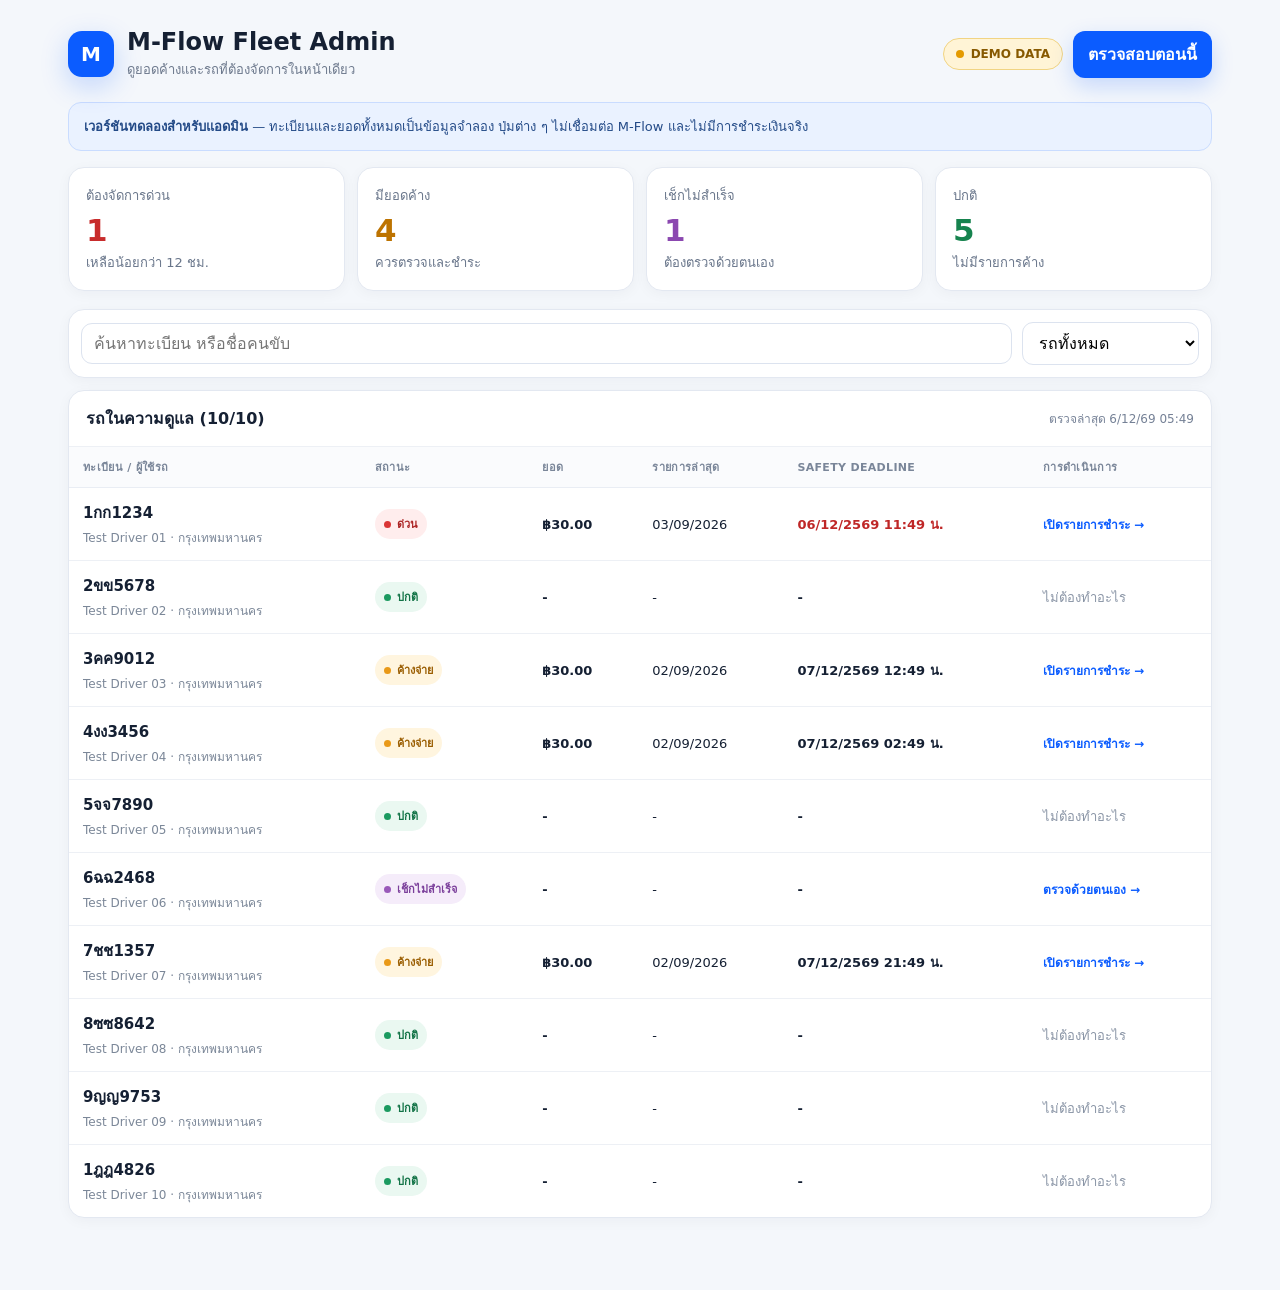
==== demo/index.html @ 3f750e21 "Add public standalone admin demo" ====
<!doctype html>
<html lang="th">
<head>
<meta charset="utf-8">
<meta name="viewport" content="width=device-width,initial-scale=1,viewport-fit=cover">
<meta name="theme-color" content="#0b5cff">
<title>M-Flow Fleet Admin — Demo</title>
<style>
*{box-sizing:border-box}body{margin:0;font-family:Inter,"Noto Sans Thai",system-ui,-apple-system,BlinkMacSystemFont,"Segoe UI",sans-serif;background:#f4f7fb;color:#152033}.wrap{max-width:1180px;margin:auto;padding:28px 18px 72px}.top{display:flex;align-items:center;justify-content:space-between;gap:16px;margin-bottom:22px}.brand{display:flex;align-items:center;gap:13px}.logo{width:46px;height:46px;border-radius:14px;background:#0b5cff;color:white;display:grid;place-items:center;font-weight:800;font-size:20px;box-shadow:0 9px 28px rgba(11,92,255,.22)}h1{font-size:24px;margin:0}.sub{color:#6c788c;font-size:13px;margin-top:3px}.demo{display:inline-flex;align-items:center;gap:7px;background:#fff4d6;color:#875900;border:1px solid #f1d483;border-radius:999px;padding:8px 12px;font-weight:700;font-size:12px}.demo:before{content:"";width:8px;height:8px;border-radius:50%;background:#e49a00}.actions{display:flex;gap:10px;align-items:center}.btn{border:0;border-radius:12px;padding:11px 15px;font:inherit;font-weight:700;cursor:pointer}.btn.primary{background:#0b5cff;color:white;box-shadow:0 8px 22px rgba(11,92,255,.2)}.btn.secondary{background:white;border:1px solid #dce3ef;color:#34415a}.btn:disabled{opacity:.55;cursor:not-allowed}.notice{background:#eaf2ff;border:1px solid #c9dcff;color:#234a87;padding:13px 15px;border-radius:13px;font-size:13px;margin-bottom:16px}.grid{display:grid;grid-template-columns:repeat(4,1fr);gap:12px;margin-bottom:18px}.card{background:white;border:1px solid #e3e8f1;border-radius:16px;padding:17px;box-shadow:0 3px 14px rgba(18,34,61,.04)}.metric{font-size:31px;font-weight:800;line-height:1;margin:9px 0 6px}.label{font-size:13px;color:#68758a}.card.urgent .metric{color:#c82c2c}.card.unpaid .metric{color:#bd7300}.card.error .metric{color:#8b48b0}.card.clear .metric{color:#16834e}.toolbar{background:white;border:1px solid #e3e8f1;border-radius:16px;padding:12px;display:flex;gap:10px;align-items:center;margin-bottom:12px;box-shadow:0 3px 14px rgba(18,34,61,.04)}.search{flex:1;min-width:170px;border:1px solid #dce3ef;border-radius:11px;padding:10px 12px;font:inherit;outline:none}.search:focus{border-color:#8cb4ff;box-shadow:0 0 0 3px rgba(11,92,255,.08)}.filter{border:1px solid #dce3ef;background:white;border-radius:11px;padding:10px 12px;font:inherit}.panel{background:white;border:1px solid #e3e8f1;border-radius:16px;overflow:hidden;box-shadow:0 3px 14px rgba(18,34,61,.04)}.panel-head{padding:15px 17px;border-bottom:1px solid #edf0f5;display:flex;justify-content:space-between;gap:10px;align-items:center}.panel-head h2{font-size:16px;margin:0}.updated{font-size:12px;color:#758196}.table-wrap{overflow:auto}table{width:100%;border-collapse:collapse;min-width:820px}th{font-size:11px;text-transform:uppercase;letter-spacing:.03em;color:#7a8699;background:#fafbfd;text-align:left;padding:11px 14px;border-bottom:1px solid #e9edf4}td{padding:13px 14px;border-bottom:1px solid #edf0f5;font-size:13px;vertical-align:middle}tr:last-child td{border-bottom:0}.plate{font-size:15px;font-weight:800}.driver{color:#7b8798;font-size:12px;margin-top:3px}.status{display:inline-flex;align-items:center;gap:6px;border-radius:999px;padding:6px 9px;font-size:11px;font-weight:800;white-space:nowrap}.dot{width:7px;height:7px;border-radius:50%}.s-clear{background:#eaf8f1;color:#137347}.s-clear .dot{background:#1b9a60}.s-unpaid{background:#fff5df;color:#9a5d00}.s-unpaid .dot{background:#e99918}.s-urgent{background:#ffeded;color:#ac2424}.s-urgent .dot{background:#da3535}.s-error{background:#f5ecfa;color:#7b3f9b}.s-error .dot{background:#9959b9}.amount{font-weight:800}.deadline{font-weight:700}.deadline.urgent{color:#bf2727}.muted{color:#8a95a6}.pay{display:inline-block;text-decoration:none;color:#0b5cff;font-weight:800;font-size:12px}.mobile-list{display:none}.toast{position:fixed;right:18px;bottom:18px;background:#172033;color:white;border-radius:13px;padding:12px 15px;box-shadow:0 12px 36px rgba(0,0,0,.2);font-size:13px;transform:translateY(90px);opacity:0;transition:.25s;z-index:5}.toast.show{transform:none;opacity:1}.spinner{width:16px;height:16px;border:2px solid rgba(255,255,255,.45);border-top-color:white;border-radius:50%;display:inline-block;vertical-align:-3px;margin-right:7px;animation:spin .7s linear infinite}@keyframes spin{to{transform:rotate(360deg)}}
@media(max-width:820px){.grid{grid-template-columns:repeat(2,1fr)}.top{align-items:flex-start}.actions{flex-direction:column;align-items:stretch}.toolbar{flex-wrap:wrap}.table-wrap{display:none}.mobile-list{display:block}.vehicle-card{padding:15px;border-bottom:1px solid #edf0f5}.vehicle-card:last-child{border:0}.vc-top{display:flex;justify-content:space-between;gap:10px;align-items:flex-start}.vc-grid{display:grid;grid-template-columns:1fr 1fr;gap:10px;margin-top:13px}.vc-item span{display:block;color:#8a95a6;font-size:10px;text-transform:uppercase;margin-bottom:3px}.vc-item strong{font-size:13px}.vc-action{margin-top:12px;padding-top:11px;border-top:1px dashed #e0e5ee}.pay{font-size:13px}.demo{align-self:flex-start}}
@media(max-width:520px){.wrap{padding:18px 12px 55px}.top{display:block}.actions{margin-top:14px;flex-direction:row}.btn{flex:1;padding:10px 11px}.grid{gap:8px}.card{padding:14px}.metric{font-size:27px}.toolbar{display:grid;grid-template-columns:1fr 120px}.search{min-width:0}.panel-head{align-items:flex-start;flex-direction:column}}
</style>
</head>
<body>
<div class="wrap">
  <div class="top">
    <div class="brand"><div class="logo">M</div><div><h1>M-Flow Fleet Admin</h1><div class="sub">ดูยอดค้างและรถที่ต้องจัดการในหน้าเดียว</div></div></div>
    <div class="actions"><span class="demo">DEMO DATA</span><button id="checkBtn" class="btn primary">ตรวจสอบตอนนี้</button></div>
  </div>
  <div class="notice"><strong>เวอร์ชันทดลองสำหรับแอดมิน</strong> — ทะเบียนและยอดทั้งหมดเป็นข้อมูลจำลอง ปุ่มต่าง ๆ ไม่เชื่อมต่อ M-Flow และไม่มีการชำระเงินจริง</div>
  <div class="grid">
    <div class="card urgent"><div class="label">ต้องจัดการด่วน</div><div class="metric" id="mUrgent">0</div><div class="label">เหลือน้อยกว่า 12 ชม.</div></div>
    <div class="card unpaid"><div class="label">มียอดค้าง</div><div class="metric" id="mUnpaid">0</div><div class="label">ควรตรวจและชำระ</div></div>
    <div class="card error"><div class="label">เช็กไม่สำเร็จ</div><div class="metric" id="mError">0</div><div class="label">ต้องตรวจด้วยตนเอง</div></div>
    <div class="card clear"><div class="label">ปกติ</div><div class="metric" id="mClear">0</div><div class="label">ไม่มีรายการค้าง</div></div>
  </div>
  <div class="toolbar"><input id="search" class="search" placeholder="ค้นหาทะเบียน หรือชื่อคนขับ"><select id="filter" class="filter"><option value="all">รถทั้งหมด</option><option value="action">เฉพาะที่ต้องจัดการ</option><option value="urgent">ด่วน</option><option value="unpaid">ค้างจ่าย</option><option value="error">เช็กไม่สำเร็จ</option><option value="clear">ปกติ</option></select></div>
  <div class="panel">
    <div class="panel-head"><h2>รถในความดูแล <span id="count"></span></h2><div class="updated" id="updated"></div></div>
    <div class="table-wrap"><table><thead><tr><th>ทะเบียน / ผู้ใช้รถ</th><th>สถานะ</th><th>ยอด</th><th>รายการล่าสุด</th><th>Safety deadline</th><th>การดำเนินการ</th></tr></thead><tbody id="rows"></tbody></table></div>
    <div id="mobile" class="mobile-list"></div>
  </div>
</div>
<div id="toast" class="toast"></div>
<script>
const baseVehicles=[
 {plate:'1กก1234',driver:'Test Driver 01',status:'urgent',amount:30,date:'03/09/2026',hours:6},
 {plate:'2ขข5678',driver:'Test Driver 02',status:'clear',amount:0,date:'-',hours:null},
 {plate:'3คค9012',driver:'Test Driver 03',status:'unpaid',amount:30,date:'02/09/2026',hours:31},
 {plate:'4งง3456',driver:'Test Driver 04',status:'unpaid',amount:30,date:'02/09/2026',hours:21},
 {plate:'5จจ7890',driver:'Test Driver 05',status:'clear',amount:0,date:'-',hours:null},
 {plate:'6ฉฉ2468',driver:'Test Driver 06',status:'error',amount:null,date:'-',hours:null},
 {plate:'7ชช1357',driver:'Test Driver 07',status:'unpaid',amount:30,date:'02/09/2026',hours:40},
 {plate:'8ซซ8642',driver:'Test Driver 08',status:'clear',amount:0,date:'-',hours:null},
 {plate:'9ญญ9753',driver:'Test Driver 09',status:'clear',amount:0,date:'-',hours:null},
 {plate:'1ฎฎ4826',driver:'Test Driver 10',status:'clear',amount:0,date:'-',hours:null}
];
let vehicles=JSON.parse(localStorage.getItem('mflow-demo-cars')||'null')||baseVehicles;
let lastUpdated=localStorage.getItem('mflow-demo-updated')||new Date().toISOString();
const labels={urgent:'ด่วน',unpaid:'ค้างจ่าย',error:'เช็กไม่สำเร็จ',clear:'ปกติ'};
function statusHTML(s){return `<span class="status s-${s}"><i class="dot"></i>${labels[s]}</span>`}
function deadline(v){if(v.hours==null)return '-'; const d=new Date(Date.now()+v.hours*3600000);return d.toLocaleString('th-TH',{day:'2-digit',month:'2-digit',year:'numeric',hour:'2-digit',minute:'2-digit'})+' น.'}
function action(v){if(v.status==='clear')return '<span class="muted">ไม่ต้องทำอะไร</span>';if(v.status==='error')return '<a class="pay" href="#" onclick="manual(event)">ตรวจด้วยตนเอง →</a>';return '<a class="pay" href="#" onclick="mockPay(event,this)">เปิดรายการชำระ →</a>'}
function filtered(){const q=document.getElementById('search').value.trim().toLowerCase();const f=document.getElementById('filter').value;return vehicles.filter(v=>{const hit=!q||(v.plate+v.driver).toLowerCase().includes(q);const ok=f==='all'||v.status===f||(f==='action'&&v.status!=='clear');return hit&&ok})}
function render(){
 const c={urgent:0,unpaid:0,error:0,clear:0};vehicles.forEach(v=>c[v.status]++);document.getElementById('mUrgent').textContent=c.urgent;document.getElementById('mUnpaid').textContent=c.unpaid+c.urgent;document.getElementById('mError').textContent=c.error;document.getElementById('mClear').textContent=c.clear;
 const list=filtered();document.getElementById('count').textContent=`(${list.length}/${vehicles.length})`;document.getElementById('updated').textContent='ตรวจล่าสุด '+new Date(lastUpdated).toLocaleString('th-TH',{dateStyle:'short',timeStyle:'short'});
 document.getElementById('rows').innerHTML=list.map(v=>`<tr><td><div class="plate">${v.plate}</div><div class="driver">${v.driver} · กรุงเทพมหานคร</div></td><td>${statusHTML(v.status)}</td><td class="amount">${v.amount==null?'-':v.amount?`฿${v.amount.toFixed(2)}`:'-'}</td><td>${v.date}</td><td class="deadline ${v.status==='urgent'?'urgent':''}">${deadline(v)}</td><td>${action(v)}</td></tr>`).join('')||'<tr><td colspan="6" class="muted">ไม่พบรถตามตัวกรอง</td></tr>';
 document.getElementById('mobile').innerHTML=list.map(v=>`<div class="vehicle-card"><div class="vc-top"><div><div class="plate">${v.plate}</div><div class="driver">${v.driver}</div></div>${statusHTML(v.status)}</div><div class="vc-grid"><div class="vc-item"><span>ยอด</span><strong>${v.amount?`฿${v.amount.toFixed(2)}`:'-'}</strong></div><div class="vc-item"><span>รายการล่าสุด</span><strong>${v.date}</strong></div><div class="vc-item"><span>จังหวัด</span><strong>กรุงเทพมหานคร</strong></div><div class="vc-item"><span>Safety deadline</span><strong class="${v.status==='urgent'?'deadline urgent':''}">${deadline(v)}</strong></div></div><div class="vc-action">${action(v)}</div></div>`).join('')||'<div class="vehicle-card muted">ไม่พบรถตามตัวกรอง</div>';
}
function toast(t){const el=document.getElementById('toast');el.textContent=t;el.classList.add('show');setTimeout(()=>el.classList.remove('show'),2600)}
function manual(e){e.preventDefault();toast('Demo: ในระบบจริงจะเปิดหน้า M-Flow สำหรับตรวจด้วยตนเอง')}
function mockPay(e,a){e.preventDefault();toast('Demo: หน้านี้ไม่ชำระเงินจริง ในระบบจริงจะเปิดรายการ/QR ชำระ')}
function runCheck(){const b=document.getElementById('checkBtn');b.disabled=true;b.innerHTML='<span class="spinner"></span>กำลังตรวจ 10 คัน';setTimeout(()=>{vehicles=baseVehicles.map((v,i)=>({...v,hours:v.hours==null?null:Math.max(3,v.hours-(i%3))}));lastUpdated=new Date().toISOString();localStorage.setItem('mflow-demo-cars',JSON.stringify(vehicles));localStorage.setItem('mflow-demo-updated',lastUpdated);b.disabled=false;b.textContent='ตรวจสอบตอนนี้';render();toast('ตรวจจำลองเสร็จแล้ว: 10/10 คัน')},1600)}
document.getElementById('search').addEventListener('input',render);document.getElementById('filter').addEventListener('change',render);document.getElementById('checkBtn').addEventListener('click',runCheck);render();
</script>
</body></html>
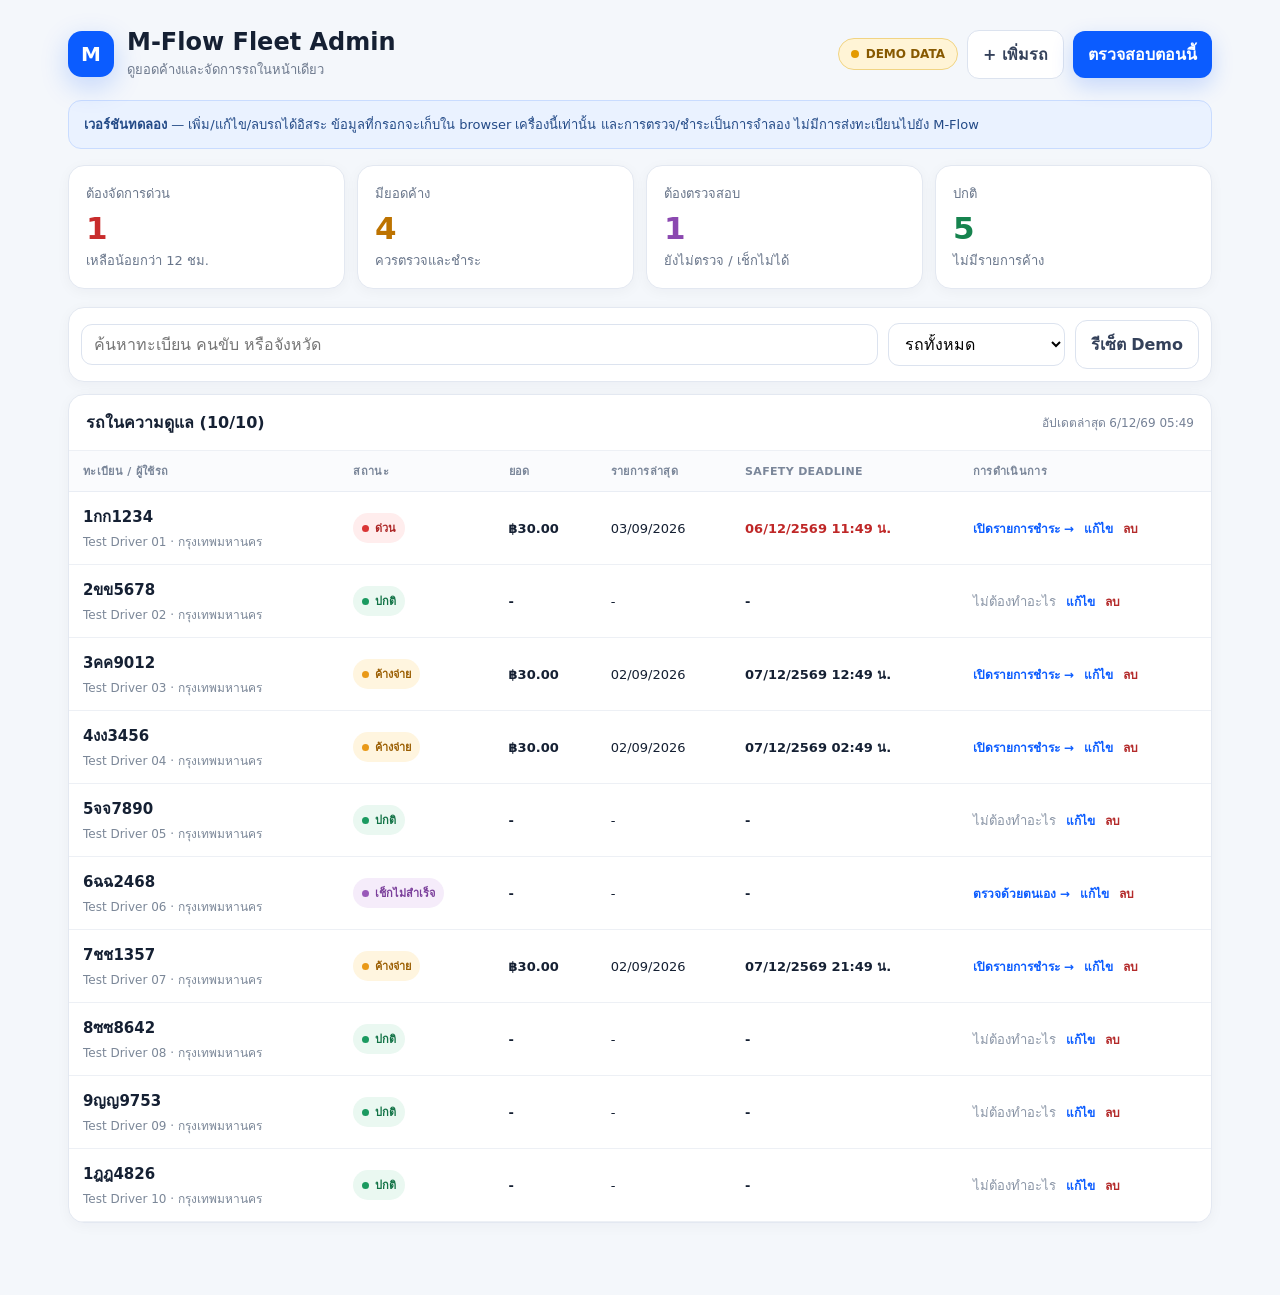
==== commit 38869db5: "Add self-service vehicle management to admin demo" ====
--- a/demo/index.html
+++ b/demo/index.html
@@ -6,25 +6,26 @@
 <meta name="theme-color" content="#0b5cff">
 <title>M-Flow Fleet Admin — Demo</title>
 <style>
-*{box-sizing:border-box}body{margin:0;font-family:Inter,"Noto Sans Thai",system-ui,-apple-system,BlinkMacSystemFont,"Segoe UI",sans-serif;background:#f4f7fb;color:#152033}.wrap{max-width:1180px;margin:auto;padding:28px 18px 72px}.top{display:flex;align-items:center;justify-content:space-between;gap:16px;margin-bottom:22px}.brand{display:flex;align-items:center;gap:13px}.logo{width:46px;height:46px;border-radius:14px;background:#0b5cff;color:white;display:grid;place-items:center;font-weight:800;font-size:20px;box-shadow:0 9px 28px rgba(11,92,255,.22)}h1{font-size:24px;margin:0}.sub{color:#6c788c;font-size:13px;margin-top:3px}.demo{display:inline-flex;align-items:center;gap:7px;background:#fff4d6;color:#875900;border:1px solid #f1d483;border-radius:999px;padding:8px 12px;font-weight:700;font-size:12px}.demo:before{content:"";width:8px;height:8px;border-radius:50%;background:#e49a00}.actions{display:flex;gap:10px;align-items:center}.btn{border:0;border-radius:12px;padding:11px 15px;font:inherit;font-weight:700;cursor:pointer}.btn.primary{background:#0b5cff;color:white;box-shadow:0 8px 22px rgba(11,92,255,.2)}.btn.secondary{background:white;border:1px solid #dce3ef;color:#34415a}.btn:disabled{opacity:.55;cursor:not-allowed}.notice{background:#eaf2ff;border:1px solid #c9dcff;color:#234a87;padding:13px 15px;border-radius:13px;font-size:13px;margin-bottom:16px}.grid{display:grid;grid-template-columns:repeat(4,1fr);gap:12px;margin-bottom:18px}.card{background:white;border:1px solid #e3e8f1;border-radius:16px;padding:17px;box-shadow:0 3px 14px rgba(18,34,61,.04)}.metric{font-size:31px;font-weight:800;line-height:1;margin:9px 0 6px}.label{font-size:13px;color:#68758a}.card.urgent .metric{color:#c82c2c}.card.unpaid .metric{color:#bd7300}.card.error .metric{color:#8b48b0}.card.clear .metric{color:#16834e}.toolbar{background:white;border:1px solid #e3e8f1;border-radius:16px;padding:12px;display:flex;gap:10px;align-items:center;margin-bottom:12px;box-shadow:0 3px 14px rgba(18,34,61,.04)}.search{flex:1;min-width:170px;border:1px solid #dce3ef;border-radius:11px;padding:10px 12px;font:inherit;outline:none}.search:focus{border-color:#8cb4ff;box-shadow:0 0 0 3px rgba(11,92,255,.08)}.filter{border:1px solid #dce3ef;background:white;border-radius:11px;padding:10px 12px;font:inherit}.panel{background:white;border:1px solid #e3e8f1;border-radius:16px;overflow:hidden;box-shadow:0 3px 14px rgba(18,34,61,.04)}.panel-head{padding:15px 17px;border-bottom:1px solid #edf0f5;display:flex;justify-content:space-between;gap:10px;align-items:center}.panel-head h2{font-size:16px;margin:0}.updated{font-size:12px;color:#758196}.table-wrap{overflow:auto}table{width:100%;border-collapse:collapse;min-width:820px}th{font-size:11px;text-transform:uppercase;letter-spacing:.03em;color:#7a8699;background:#fafbfd;text-align:left;padding:11px 14px;border-bottom:1px solid #e9edf4}td{padding:13px 14px;border-bottom:1px solid #edf0f5;font-size:13px;vertical-align:middle}tr:last-child td{border-bottom:0}.plate{font-size:15px;font-weight:800}.driver{color:#7b8798;font-size:12px;margin-top:3px}.status{display:inline-flex;align-items:center;gap:6px;border-radius:999px;padding:6px 9px;font-size:11px;font-weight:800;white-space:nowrap}.dot{width:7px;height:7px;border-radius:50%}.s-clear{background:#eaf8f1;color:#137347}.s-clear .dot{background:#1b9a60}.s-unpaid{background:#fff5df;color:#9a5d00}.s-unpaid .dot{background:#e99918}.s-urgent{background:#ffeded;color:#ac2424}.s-urgent .dot{background:#da3535}.s-error{background:#f5ecfa;color:#7b3f9b}.s-error .dot{background:#9959b9}.amount{font-weight:800}.deadline{font-weight:700}.deadline.urgent{color:#bf2727}.muted{color:#8a95a6}.pay{display:inline-block;text-decoration:none;color:#0b5cff;font-weight:800;font-size:12px}.mobile-list{display:none}.toast{position:fixed;right:18px;bottom:18px;background:#172033;color:white;border-radius:13px;padding:12px 15px;box-shadow:0 12px 36px rgba(0,0,0,.2);font-size:13px;transform:translateY(90px);opacity:0;transition:.25s;z-index:5}.toast.show{transform:none;opacity:1}.spinner{width:16px;height:16px;border:2px solid rgba(255,255,255,.45);border-top-color:white;border-radius:50%;display:inline-block;vertical-align:-3px;margin-right:7px;animation:spin .7s linear infinite}@keyframes spin{to{transform:rotate(360deg)}}
-@media(max-width:820px){.grid{grid-template-columns:repeat(2,1fr)}.top{align-items:flex-start}.actions{flex-direction:column;align-items:stretch}.toolbar{flex-wrap:wrap}.table-wrap{display:none}.mobile-list{display:block}.vehicle-card{padding:15px;border-bottom:1px solid #edf0f5}.vehicle-card:last-child{border:0}.vc-top{display:flex;justify-content:space-between;gap:10px;align-items:flex-start}.vc-grid{display:grid;grid-template-columns:1fr 1fr;gap:10px;margin-top:13px}.vc-item span{display:block;color:#8a95a6;font-size:10px;text-transform:uppercase;margin-bottom:3px}.vc-item strong{font-size:13px}.vc-action{margin-top:12px;padding-top:11px;border-top:1px dashed #e0e5ee}.pay{font-size:13px}.demo{align-self:flex-start}}
-@media(max-width:520px){.wrap{padding:18px 12px 55px}.top{display:block}.actions{margin-top:14px;flex-direction:row}.btn{flex:1;padding:10px 11px}.grid{gap:8px}.card{padding:14px}.metric{font-size:27px}.toolbar{display:grid;grid-template-columns:1fr 120px}.search{min-width:0}.panel-head{align-items:flex-start;flex-direction:column}}
+*{box-sizing:border-box}body{margin:0;font-family:Inter,"Noto Sans Thai",system-ui,-apple-system,"Segoe UI",sans-serif;background:#f4f7fb;color:#152033}.wrap{max-width:1180px;margin:auto;padding:28px 18px 72px}.top{display:flex;align-items:center;justify-content:space-between;gap:16px;margin-bottom:20px}.brand{display:flex;align-items:center;gap:13px}.logo{width:46px;height:46px;border-radius:14px;background:#0b5cff;color:#fff;display:grid;place-items:center;font-weight:850;font-size:20px;box-shadow:0 9px 28px rgba(11,92,255,.22)}h1{font-size:24px;margin:0}.sub{color:#6c788c;font-size:13px;margin-top:3px}.actions{display:flex;gap:9px;align-items:center}.demo{display:inline-flex;align-items:center;gap:7px;background:#fff4d6;color:#875900;border:1px solid #f1d483;border-radius:999px;padding:8px 12px;font-weight:750;font-size:12px}.demo:before{content:"";width:8px;height:8px;border-radius:50%;background:#e49a00}.btn{border:0;border-radius:12px;padding:11px 15px;font:inherit;font-weight:750;cursor:pointer}.btn.primary{background:#0b5cff;color:#fff;box-shadow:0 8px 22px rgba(11,92,255,.2)}.btn.secondary{background:#fff;border:1px solid #dce3ef;color:#34415a}.btn.danger{background:#fff1f1;color:#b32828;border:1px solid #ffd1d1}.btn:disabled{opacity:.55;cursor:not-allowed}.notice{background:#eaf2ff;border:1px solid #c9dcff;color:#234a87;padding:13px 15px;border-radius:13px;font-size:13px;margin-bottom:16px}.grid{display:grid;grid-template-columns:repeat(4,1fr);gap:12px;margin-bottom:18px}.card{background:#fff;border:1px solid #e3e8f1;border-radius:16px;padding:17px;box-shadow:0 3px 14px rgba(18,34,61,.04)}.metric{font-size:31px;font-weight:850;line-height:1;margin:9px 0 6px}.label{font-size:13px;color:#68758a}.urgent .metric{color:#c82c2c}.unpaid .metric{color:#bd7300}.attention .metric{color:#8b48b0}.clear .metric{color:#16834e}.toolbar{background:#fff;border:1px solid #e3e8f1;border-radius:16px;padding:12px;display:flex;gap:10px;align-items:center;margin-bottom:12px;box-shadow:0 3px 14px rgba(18,34,61,.04)}.search{flex:1;min-width:170px;border:1px solid #dce3ef;border-radius:11px;padding:10px 12px;font:inherit;outline:none}.filter{border:1px solid #dce3ef;background:#fff;border-radius:11px;padding:10px 12px;font:inherit}.panel{background:#fff;border:1px solid #e3e8f1;border-radius:16px;overflow:hidden;box-shadow:0 3px 14px rgba(18,34,61,.04)}.panel-head{padding:15px 17px;border-bottom:1px solid #edf0f5;display:flex;justify-content:space-between;gap:10px;align-items:center}.panel-head h2{font-size:16px;margin:0}.updated{font-size:12px;color:#758196}.table-wrap{overflow:auto}table{width:100%;border-collapse:collapse;min-width:900px}th{font-size:11px;text-transform:uppercase;letter-spacing:.03em;color:#7a8699;background:#fafbfd;text-align:left;padding:11px 14px;border-bottom:1px solid #e9edf4}td{padding:13px 14px;border-bottom:1px solid #edf0f5;font-size:13px;vertical-align:middle}.plate{font-size:15px;font-weight:850}.driver{color:#7b8798;font-size:12px;margin-top:3px}.status{display:inline-flex;align-items:center;gap:6px;border-radius:999px;padding:6px 9px;font-size:11px;font-weight:800;white-space:nowrap}.dot{width:7px;height:7px;border-radius:50%}.s-clear{background:#eaf8f1;color:#137347}.s-clear .dot{background:#1b9a60}.s-unpaid{background:#fff5df;color:#9a5d00}.s-unpaid .dot{background:#e99918}.s-urgent{background:#ffeded;color:#ac2424}.s-urgent .dot{background:#da3535}.s-error,.s-unchecked{background:#f5ecfa;color:#7b3f9b}.s-error .dot,.s-unchecked .dot{background:#9959b9}.amount{font-weight:850}.deadline{font-weight:750}.deadline.urgent{color:#bf2727}.muted{color:#8a95a6}.link{border:0;background:none;padding:0;color:#0b5cff;font:inherit;font-weight:750;font-size:12px;cursor:pointer}.link.red{color:#b42b2b}.row-actions{display:flex;gap:10px;flex-wrap:wrap}.mobile-list{display:none}.toast{position:fixed;right:18px;bottom:18px;background:#172033;color:#fff;border-radius:13px;padding:12px 15px;box-shadow:0 12px 36px rgba(0,0,0,.2);font-size:13px;transform:translateY(90px);opacity:0;transition:.25s;z-index:20}.toast.show{transform:none;opacity:1}.spinner{width:16px;height:16px;border:2px solid rgba(255,255,255,.45);border-top-color:#fff;border-radius:50%;display:inline-block;vertical-align:-3px;margin-right:7px;animation:spin .7s linear infinite}@keyframes spin{to{transform:rotate(360deg)}}
+.modal-backdrop{position:fixed;inset:0;background:rgba(14,25,44,.45);display:none;align-items:center;justify-content:center;padding:18px;z-index:15}.modal-backdrop.open{display:flex}.modal{width:min(500px,100%);background:#fff;border-radius:18px;box-shadow:0 24px 70px rgba(0,0,0,.25);overflow:hidden}.modal-head{padding:18px 20px;border-bottom:1px solid #edf0f5;display:flex;justify-content:space-between;align-items:center}.modal-head h3{margin:0;font-size:18px}.close{border:0;background:#f2f5f9;width:32px;height:32px;border-radius:10px;font-size:20px;cursor:pointer}.form{padding:18px 20px}.field{margin-bottom:14px}.field label{display:block;font-size:12px;font-weight:750;margin-bottom:6px;color:#536078}.field input,.field select{width:100%;border:1px solid #dce3ef;border-radius:11px;padding:11px 12px;font:inherit;outline:none}.field input:focus,.field select:focus{border-color:#8cb4ff;box-shadow:0 0 0 3px rgba(11,92,255,.08)}.hint{font-size:11px;color:#8490a3;margin-top:5px}.modal-actions{display:flex;justify-content:flex-end;gap:9px;padding:0 20px 20px}
+@media(max-width:850px){.grid{grid-template-columns:repeat(2,1fr)}.top{align-items:flex-start}.actions{flex-wrap:wrap;justify-content:flex-end}.toolbar{flex-wrap:wrap}.table-wrap{display:none}.mobile-list{display:block}.vehicle-card{padding:15px;border-bottom:1px solid #edf0f5}.vc-top{display:flex;justify-content:space-between;gap:10px;align-items:flex-start}.vc-grid{display:grid;grid-template-columns:1fr 1fr;gap:10px;margin-top:13px}.vc-item span{display:block;color:#8a95a6;font-size:10px;text-transform:uppercase;margin-bottom:3px}.vc-item strong{font-size:13px}.vc-action{margin-top:12px;padding-top:11px;border-top:1px dashed #e0e5ee}}
+@media(max-width:560px){.wrap{padding:18px 12px 55px}.top{display:block}.actions{margin-top:14px;justify-content:flex-start}.demo{order:3}.btn{padding:10px 11px}.grid{gap:8px}.card{padding:14px}.metric{font-size:27px}.toolbar{display:grid;grid-template-columns:1fr 130px}.search{min-width:0}.panel-head{align-items:flex-start;flex-direction:column}}
 </style>
 </head>
 <body>
 <div class="wrap">
   <div class="top">
-    <div class="brand"><div class="logo">M</div><div><h1>M-Flow Fleet Admin</h1><div class="sub">ดูยอดค้างและรถที่ต้องจัดการในหน้าเดียว</div></div></div>
-    <div class="actions"><span class="demo">DEMO DATA</span><button id="checkBtn" class="btn primary">ตรวจสอบตอนนี้</button></div>
+    <div class="brand"><div class="logo">M</div><div><h1>M-Flow Fleet Admin</h1><div class="sub">ดูยอดค้างและจัดการรถในหน้าเดียว</div></div></div>
+    <div class="actions"><span class="demo">DEMO DATA</span><button id="addBtn" class="btn secondary">+ เพิ่มรถ</button><button id="checkBtn" class="btn primary">ตรวจสอบตอนนี้</button></div>
   </div>
-  <div class="notice"><strong>เวอร์ชันทดลองสำหรับแอดมิน</strong> — ทะเบียนและยอดทั้งหมดเป็นข้อมูลจำลอง ปุ่มต่าง ๆ ไม่เชื่อมต่อ M-Flow และไม่มีการชำระเงินจริง</div>
+  <div class="notice"><strong>เวอร์ชันทดลอง</strong> — เพิ่ม/แก้ไข/ลบรถได้อิสระ ข้อมูลที่กรอกจะเก็บใน browser เครื่องนี้เท่านั้น และการตรวจ/ชำระเป็นการจำลอง ไม่มีการส่งทะเบียนไปยัง M-Flow</div>
   <div class="grid">
     <div class="card urgent"><div class="label">ต้องจัดการด่วน</div><div class="metric" id="mUrgent">0</div><div class="label">เหลือน้อยกว่า 12 ชม.</div></div>
     <div class="card unpaid"><div class="label">มียอดค้าง</div><div class="metric" id="mUnpaid">0</div><div class="label">ควรตรวจและชำระ</div></div>
-    <div class="card error"><div class="label">เช็กไม่สำเร็จ</div><div class="metric" id="mError">0</div><div class="label">ต้องตรวจด้วยตนเอง</div></div>
+    <div class="card attention"><div class="label">ต้องตรวจสอบ</div><div class="metric" id="mAttention">0</div><div class="label">ยังไม่ตรวจ / เช็กไม่ได้</div></div>
     <div class="card clear"><div class="label">ปกติ</div><div class="metric" id="mClear">0</div><div class="label">ไม่มีรายการค้าง</div></div>
   </div>
-  <div class="toolbar"><input id="search" class="search" placeholder="ค้นหาทะเบียน หรือชื่อคนขับ"><select id="filter" class="filter"><option value="all">รถทั้งหมด</option><option value="action">เฉพาะที่ต้องจัดการ</option><option value="urgent">ด่วน</option><option value="unpaid">ค้างจ่าย</option><option value="error">เช็กไม่สำเร็จ</option><option value="clear">ปกติ</option></select></div>
+  <div class="toolbar"><input id="search" class="search" placeholder="ค้นหาทะเบียน คนขับ หรือจังหวัด"><select id="filter" class="filter"><option value="all">รถทั้งหมด</option><option value="action">เฉพาะที่ต้องจัดการ</option><option value="urgent">ด่วน</option><option value="unpaid">ค้างจ่าย</option><option value="attention">ต้องตรวจสอบ</option><option value="clear">ปกติ</option></select><button id="resetBtn" class="btn secondary">รีเซ็ต Demo</button></div>
   <div class="panel">
     <div class="panel-head"><h2>รถในความดูแล <span id="count"></span></h2><div class="updated" id="updated"></div></div>
     <div class="table-wrap"><table><thead><tr><th>ทะเบียน / ผู้ใช้รถ</th><th>สถานะ</th><th>ยอด</th><th>รายการล่าสุด</th><th>Safety deadline</th><th>การดำเนินการ</th></tr></thead><tbody id="rows"></tbody></table></div>
@@ -32,36 +33,50 @@
   </div>
 </div>
 <div id="toast" class="toast"></div>
+<div id="modalWrap" class="modal-backdrop" role="dialog" aria-modal="true">
+  <div class="modal"><div class="modal-head"><h3 id="modalTitle">เพิ่มรถ</h3><button id="closeModal" class="close" aria-label="ปิด">×</button></div>
+    <form id="vehicleForm"><div class="form">
+      <input id="editId" type="hidden">
+      <div class="field"><label>ทะเบียนรถ *</label><input id="plateInput" required maxlength="20" placeholder="เช่น 1กก 1234"><div class="hint">ใส่เว้นวรรคหรือไม่ก็ได้ ระบบจะเก็บตามที่กรอก</div></div>
+      <div class="field"><label>จังหวัด *</label><input id="provinceInput" required value="กรุงเทพมหานคร" maxlength="40"></div>
+      <div class="field"><label>ชื่อผู้ใช้รถ / คนขับ</label><input id="driverInput" maxlength="60" placeholder="ไม่ระบุก็ได้"></div>
+    </div><div class="modal-actions"><button type="button" id="cancelModal" class="btn secondary">ยกเลิก</button><button type="submit" class="btn primary">บันทึกรถ</button></div></form>
+  </div>
+</div>
 <script>
-const baseVehicles=[
- {plate:'1กก1234',driver:'Test Driver 01',status:'urgent',amount:30,date:'03/09/2026',hours:6},
- {plate:'2ขข5678',driver:'Test Driver 02',status:'clear',amount:0,date:'-',hours:null},
- {plate:'3คค9012',driver:'Test Driver 03',status:'unpaid',amount:30,date:'02/09/2026',hours:31},
- {plate:'4งง3456',driver:'Test Driver 04',status:'unpaid',amount:30,date:'02/09/2026',hours:21},
- {plate:'5จจ7890',driver:'Test Driver 05',status:'clear',amount:0,date:'-',hours:null},
- {plate:'6ฉฉ2468',driver:'Test Driver 06',status:'error',amount:null,date:'-',hours:null},
- {plate:'7ชช1357',driver:'Test Driver 07',status:'unpaid',amount:30,date:'02/09/2026',hours:40},
- {plate:'8ซซ8642',driver:'Test Driver 08',status:'clear',amount:0,date:'-',hours:null},
- {plate:'9ญญ9753',driver:'Test Driver 09',status:'clear',amount:0,date:'-',hours:null},
- {plate:'1ฎฎ4826',driver:'Test Driver 10',status:'clear',amount:0,date:'-',hours:null}
+const STORAGE='mflow-demo-cars-v2', UPDATED='mflow-demo-updated-v2';
+const seed=[
+{id:'d1',plate:'1กก1234',province:'กรุงเทพมหานคร',driver:'Test Driver 01',status:'urgent',amount:30,date:'03/09/2026',hours:6},
+{id:'d2',plate:'2ขข5678',province:'กรุงเทพมหานคร',driver:'Test Driver 02',status:'clear',amount:0,date:'-',hours:null},
+{id:'d3',plate:'3คค9012',province:'กรุงเทพมหานคร',driver:'Test Driver 03',status:'unpaid',amount:30,date:'02/09/2026',hours:31},
+{id:'d4',plate:'4งง3456',province:'กรุงเทพมหานคร',driver:'Test Driver 04',status:'unpaid',amount:30,date:'02/09/2026',hours:21},
+{id:'d5',plate:'5จจ7890',province:'กรุงเทพมหานคร',driver:'Test Driver 05',status:'clear',amount:0,date:'-',hours:null},
+{id:'d6',plate:'6ฉฉ2468',province:'กรุงเทพมหานคร',driver:'Test Driver 06',status:'error',amount:null,date:'-',hours:null},
+{id:'d7',plate:'7ชช1357',province:'กรุงเทพมหานคร',driver:'Test Driver 07',status:'unpaid',amount:30,date:'02/09/2026',hours:40},
+{id:'d8',plate:'8ซซ8642',province:'กรุงเทพมหานคร',driver:'Test Driver 08',status:'clear',amount:0,date:'-',hours:null},
+{id:'d9',plate:'9ญญ9753',province:'กรุงเทพมหานคร',driver:'Test Driver 09',status:'clear',amount:0,date:'-',hours:null},
+{id:'d10',plate:'1ฎฎ4826',province:'กรุงเทพมหานคร',driver:'Test Driver 10',status:'clear',amount:0,date:'-',hours:null}
 ];
-let vehicles=JSON.parse(localStorage.getItem('mflow-demo-cars')||'null')||baseVehicles;
-let lastUpdated=localStorage.getItem('mflow-demo-updated')||new Date().toISOString();
-const labels={urgent:'ด่วน',unpaid:'ค้างจ่าย',error:'เช็กไม่สำเร็จ',clear:'ปกติ'};
-function statusHTML(s){return `<span class="status s-${s}"><i class="dot"></i>${labels[s]}</span>`}
-function deadline(v){if(v.hours==null)return '-'; const d=new Date(Date.now()+v.hours*3600000);return d.toLocaleString('th-TH',{day:'2-digit',month:'2-digit',year:'numeric',hour:'2-digit',minute:'2-digit'})+' น.'}
-function action(v){if(v.status==='clear')return '<span class="muted">ไม่ต้องทำอะไร</span>';if(v.status==='error')return '<a class="pay" href="#" onclick="manual(event)">ตรวจด้วยตนเอง →</a>';return '<a class="pay" href="#" onclick="mockPay(event,this)">เปิดรายการชำระ →</a>'}
-function filtered(){const q=document.getElementById('search').value.trim().toLowerCase();const f=document.getElementById('filter').value;return vehicles.filter(v=>{const hit=!q||(v.plate+v.driver).toLowerCase().includes(q);const ok=f==='all'||v.status===f||(f==='action'&&v.status!=='clear');return hit&&ok})}
-function render(){
- const c={urgent:0,unpaid:0,error:0,clear:0};vehicles.forEach(v=>c[v.status]++);document.getElementById('mUrgent').textContent=c.urgent;document.getElementById('mUnpaid').textContent=c.unpaid+c.urgent;document.getElementById('mError').textContent=c.error;document.getElementById('mClear').textContent=c.clear;
- const list=filtered();document.getElementById('count').textContent=`(${list.length}/${vehicles.length})`;document.getElementById('updated').textContent='ตรวจล่าสุด '+new Date(lastUpdated).toLocaleString('th-TH',{dateStyle:'short',timeStyle:'short'});
- document.getElementById('rows').innerHTML=list.map(v=>`<tr><td><div class="plate">${v.plate}</div><div class="driver">${v.driver} · กรุงเทพมหานคร</div></td><td>${statusHTML(v.status)}</td><td class="amount">${v.amount==null?'-':v.amount?`฿${v.amount.toFixed(2)}`:'-'}</td><td>${v.date}</td><td class="deadline ${v.status==='urgent'?'urgent':''}">${deadline(v)}</td><td>${action(v)}</td></tr>`).join('')||'<tr><td colspan="6" class="muted">ไม่พบรถตามตัวกรอง</td></tr>';
- document.getElementById('mobile').innerHTML=list.map(v=>`<div class="vehicle-card"><div class="vc-top"><div><div class="plate">${v.plate}</div><div class="driver">${v.driver}</div></div>${statusHTML(v.status)}</div><div class="vc-grid"><div class="vc-item"><span>ยอด</span><strong>${v.amount?`฿${v.amount.toFixed(2)}`:'-'}</strong></div><div class="vc-item"><span>รายการล่าสุด</span><strong>${v.date}</strong></div><div class="vc-item"><span>จังหวัด</span><strong>กรุงเทพมหานคร</strong></div><div class="vc-item"><span>Safety deadline</span><strong class="${v.status==='urgent'?'deadline urgent':''}">${deadline(v)}</strong></div></div><div class="vc-action">${action(v)}</div></div>`).join('')||'<div class="vehicle-card muted">ไม่พบรถตามตัวกรอง</div>';
-}
+let vehicles=load(),lastUpdated=localStorage.getItem(UPDATED)||new Date().toISOString();
+const labels={urgent:'ด่วน',unpaid:'ค้างจ่าย',error:'เช็กไม่สำเร็จ',unchecked:'ยังไม่ตรวจ',clear:'ปกติ'};
+function load(){try{return JSON.parse(localStorage.getItem(STORAGE))||structuredClone(seed)}catch{return structuredClone(seed)}}
+function save(){localStorage.setItem(STORAGE,JSON.stringify(vehicles))}
+function esc(v){return String(v??'').replace(/[&<>'"]/g,c=>({'&':'&amp;','<':'&lt;','>':'&gt;',"'":'&#39;','"':'&quot;'}[c]))}
+function statusHTML(s){return `<span class="status s-${s}"><i class="dot"></i>${labels[s]||s}</span>`}
+function deadline(v){if(v.hours==null)return '-';const d=new Date(Date.now()+v.hours*3600000);return d.toLocaleString('th-TH',{day:'2-digit',month:'2-digit',year:'numeric',hour:'2-digit',minute:'2-digit'})+' น.'}
+function paymentAction(v){if(v.status==='clear')return '<span class="muted">ไม่ต้องทำอะไร</span>';if(v.status==='unchecked')return '<span class="muted">กดตรวจสอบก่อน</span>';if(v.status==='error')return `<button class="link" onclick="manual('${v.id}')">ตรวจด้วยตนเอง →</button>`;return `<button class="link" onclick="mockPay('${v.id}')">เปิดรายการชำระ →</button>`}
+function manageAction(v){return `<button class="link" onclick="openEdit('${v.id}')">แก้ไข</button><button class="link red" onclick="removeVehicle('${v.id}')">ลบ</button>`}
+function filtered(){const q=search.value.trim().toLowerCase(),f=filter.value;return vehicles.filter(v=>{const hit=!q||(v.plate+' '+v.driver+' '+v.province).toLowerCase().includes(q);let ok=f==='all'||v.status===f;if(f==='action')ok=v.status!=='clear';if(f==='attention')ok=['unchecked','error'].includes(v.status);return hit&&ok})}
+function render(){const c={urgent:0,unpaid:0,attention:0,clear:0};vehicles.forEach(v=>{if(v.status==='urgent')c.urgent++;if(v.status==='unpaid')c.unpaid++;if(['unchecked','error'].includes(v.status))c.attention++;if(v.status==='clear')c.clear++});mUrgent.textContent=c.urgent;mUnpaid.textContent=c.unpaid+c.urgent;mAttention.textContent=c.attention;mClear.textContent=c.clear;const list=filtered();count.textContent=`(${list.length}/${vehicles.length})`;updated.textContent='อัปเดตล่าสุด '+new Date(lastUpdated).toLocaleString('th-TH',{dateStyle:'short',timeStyle:'short'});rows.innerHTML=list.map(v=>`<tr><td><div class="plate">${esc(v.plate)}</div><div class="driver">${esc(v.driver||'ไม่ระบุผู้ใช้รถ')} · ${esc(v.province)}</div></td><td>${statusHTML(v.status)}</td><td class="amount">${v.amount==null?'-':v.amount?`฿${Number(v.amount).toFixed(2)}`:'-'}</td><td>${esc(v.date||'-')}</td><td class="deadline ${v.status==='urgent'?'urgent':''}">${deadline(v)}</td><td><div class="row-actions">${paymentAction(v)}${manageAction(v)}</div></td></tr>`).join('')||'<tr><td colspan="6" class="muted">ไม่พบรถตามตัวกรอง</td></tr>';mobile.innerHTML=list.map(v=>`<div class="vehicle-card"><div class="vc-top"><div><div class="plate">${esc(v.plate)}</div><div class="driver">${esc(v.driver||'ไม่ระบุผู้ใช้รถ')} · ${esc(v.province)}</div></div>${statusHTML(v.status)}</div><div class="vc-grid"><div class="vc-item"><span>ยอด</span><strong>${v.amount?`฿${Number(v.amount).toFixed(2)}`:'-'}</strong></div><div class="vc-item"><span>รายการล่าสุด</span><strong>${esc(v.date||'-')}</strong></div><div class="vc-item"><span>สถานะ</span><strong>${labels[v.status]}</strong></div><div class="vc-item"><span>Safety deadline</span><strong class="${v.status==='urgent'?'deadline urgent':''}">${deadline(v)}</strong></div></div><div class="vc-action row-actions">${paymentAction(v)}${manageAction(v)}</div></div>`).join('')||'<div class="vehicle-card muted">ไม่พบรถตามตัวกรอง</div>'}
 function toast(t){const el=document.getElementById('toast');el.textContent=t;el.classList.add('show');setTimeout(()=>el.classList.remove('show'),2600)}
-function manual(e){e.preventDefault();toast('Demo: ในระบบจริงจะเปิดหน้า M-Flow สำหรับตรวจด้วยตนเอง')}
-function mockPay(e,a){e.preventDefault();toast('Demo: หน้านี้ไม่ชำระเงินจริง ในระบบจริงจะเปิดรายการ/QR ชำระ')}
-function runCheck(){const b=document.getElementById('checkBtn');b.disabled=true;b.innerHTML='<span class="spinner"></span>กำลังตรวจ 10 คัน';setTimeout(()=>{vehicles=baseVehicles.map((v,i)=>({...v,hours:v.hours==null?null:Math.max(3,v.hours-(i%3))}));lastUpdated=new Date().toISOString();localStorage.setItem('mflow-demo-cars',JSON.stringify(vehicles));localStorage.setItem('mflow-demo-updated',lastUpdated);b.disabled=false;b.textContent='ตรวจสอบตอนนี้';render();toast('ตรวจจำลองเสร็จแล้ว: 10/10 คัน')},1600)}
-document.getElementById('search').addEventListener('input',render);document.getElementById('filter').addEventListener('change',render);document.getElementById('checkBtn').addEventListener('click',runCheck);render();
+function openModal(v=null){modalTitle.textContent=v?'แก้ไขรถ':'เพิ่มรถ';editId.value=v?.id||'';plateInput.value=v?.plate||'';provinceInput.value=v?.province||'กรุงเทพมหานคร';driverInput.value=v?.driver||'';modalWrap.classList.add('open');setTimeout(()=>plateInput.focus(),50)}
+function close(){modalWrap.classList.remove('open')}
+function openEdit(id){const v=vehicles.find(x=>x.id===id);if(v)openModal(v)}
+function removeVehicle(id){const v=vehicles.find(x=>x.id===id);if(!v)return;if(!confirm(`ลบรถ ${v.plate} ออกจาก Demo?`))return;vehicles=vehicles.filter(x=>x.id!==id);save();render();toast('ลบรถแล้ว')}
+vehicleForm.addEventListener('submit',e=>{e.preventDefault();const plate=plateInput.value.trim(),province=provinceInput.value.trim(),driver=driverInput.value.trim();if(!plate||!province)return;const existing=vehicles.find(v=>v.id===editId.value);if(existing){Object.assign(existing,{plate,province,driver});toast('แก้ไขข้อมูลรถแล้ว')}else{vehicles.unshift({id:'u'+Date.now(),plate,province,driver,status:'unchecked',amount:null,date:'-',hours:null});toast('เพิ่มรถแล้ว — สถานะยังไม่ตรวจ')}save();close();render()});
+function hash(s){let h=0;for(const c of s)h=(h*31+c.charCodeAt(0))>>>0;return h}
+function runCheck(){checkBtn.disabled=true;checkBtn.innerHTML='<span class="spinner"></span>กำลังตรวจ '+vehicles.length+' คัน';setTimeout(()=>{vehicles=vehicles.map(v=>{if(v.id.startsWith('d'))return {...v,hours:v.hours==null?null:Math.max(3,v.hours-1)};const n=hash(v.plate)%5;if(n===0)return {...v,status:'unpaid',amount:30,date:new Date().toLocaleDateString('th-TH'),hours:34};if(n===1)return {...v,status:'error',amount:null,date:'-',hours:null};return {...v,status:'clear',amount:0,date:'-',hours:null}});lastUpdated=new Date().toISOString();localStorage.setItem(UPDATED,lastUpdated);save();checkBtn.disabled=false;checkBtn.textContent='ตรวจสอบตอนนี้';render();toast(`ตรวจจำลองเสร็จแล้ว: ${vehicles.length}/${vehicles.length} คัน`)},1400)}
+function manual(){toast('Demo: เวอร์ชันจริงจะเปิด M-Flow ให้ตรวจด้วยตนเอง')}function mockPay(){toast('Demo: ไม่มีการชำระเงินจริง เวอร์ชันจริงจะเปิดรายการ/QR ชำระ')}
+addBtn.addEventListener('click',()=>openModal());closeModal.addEventListener('click',close);cancelModal.addEventListener('click',close);modalWrap.addEventListener('click',e=>{if(e.target===modalWrap)close()});search.addEventListener('input',render);filter.addEventListener('change',render);checkBtn.addEventListener('click',runCheck);resetBtn.addEventListener('click',()=>{if(!confirm('รีเซ็ตรถทั้งหมดกลับเป็นข้อมูล Demo เริ่มต้น?'))return;vehicles=structuredClone(seed);lastUpdated=new Date().toISOString();localStorage.setItem(UPDATED,lastUpdated);save();render();toast('รีเซ็ต Demo แล้ว')});render();
 </script>
-</body></html>
+</body></html>
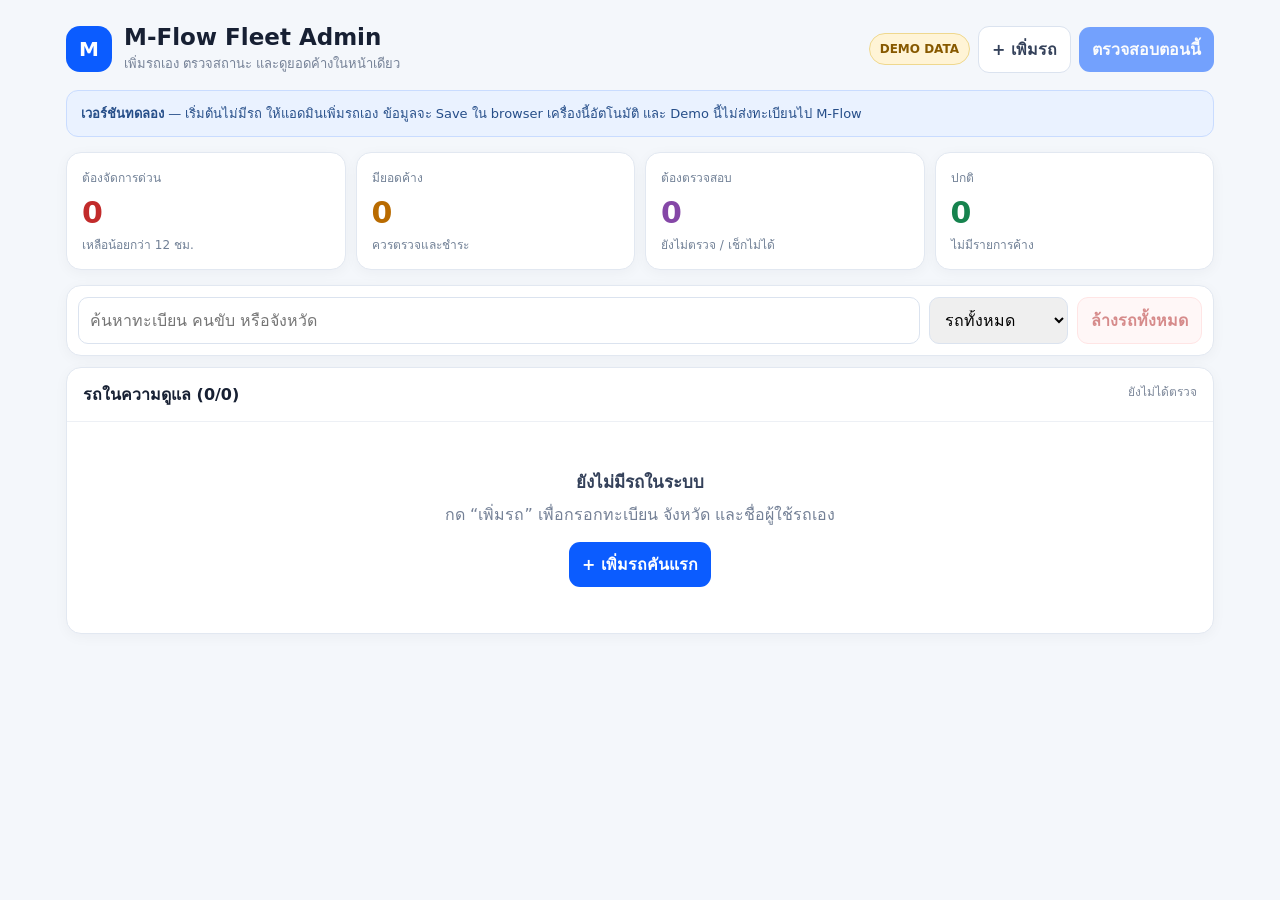
==== commit 9edf35b9: "Start demo with empty fleet and manual saved vehicles" ====
--- a/demo/index.html
+++ b/demo/index.html
@@ -6,77 +6,97 @@
 <meta name="theme-color" content="#0b5cff">
 <title>M-Flow Fleet Admin — Demo</title>
 <style>
-*{box-sizing:border-box}body{margin:0;font-family:Inter,"Noto Sans Thai",system-ui,-apple-system,"Segoe UI",sans-serif;background:#f4f7fb;color:#152033}.wrap{max-width:1180px;margin:auto;padding:28px 18px 72px}.top{display:flex;align-items:center;justify-content:space-between;gap:16px;margin-bottom:20px}.brand{display:flex;align-items:center;gap:13px}.logo{width:46px;height:46px;border-radius:14px;background:#0b5cff;color:#fff;display:grid;place-items:center;font-weight:850;font-size:20px;box-shadow:0 9px 28px rgba(11,92,255,.22)}h1{font-size:24px;margin:0}.sub{color:#6c788c;font-size:13px;margin-top:3px}.actions{display:flex;gap:9px;align-items:center}.demo{display:inline-flex;align-items:center;gap:7px;background:#fff4d6;color:#875900;border:1px solid #f1d483;border-radius:999px;padding:8px 12px;font-weight:750;font-size:12px}.demo:before{content:"";width:8px;height:8px;border-radius:50%;background:#e49a00}.btn{border:0;border-radius:12px;padding:11px 15px;font:inherit;font-weight:750;cursor:pointer}.btn.primary{background:#0b5cff;color:#fff;box-shadow:0 8px 22px rgba(11,92,255,.2)}.btn.secondary{background:#fff;border:1px solid #dce3ef;color:#34415a}.btn.danger{background:#fff1f1;color:#b32828;border:1px solid #ffd1d1}.btn:disabled{opacity:.55;cursor:not-allowed}.notice{background:#eaf2ff;border:1px solid #c9dcff;color:#234a87;padding:13px 15px;border-radius:13px;font-size:13px;margin-bottom:16px}.grid{display:grid;grid-template-columns:repeat(4,1fr);gap:12px;margin-bottom:18px}.card{background:#fff;border:1px solid #e3e8f1;border-radius:16px;padding:17px;box-shadow:0 3px 14px rgba(18,34,61,.04)}.metric{font-size:31px;font-weight:850;line-height:1;margin:9px 0 6px}.label{font-size:13px;color:#68758a}.urgent .metric{color:#c82c2c}.unpaid .metric{color:#bd7300}.attention .metric{color:#8b48b0}.clear .metric{color:#16834e}.toolbar{background:#fff;border:1px solid #e3e8f1;border-radius:16px;padding:12px;display:flex;gap:10px;align-items:center;margin-bottom:12px;box-shadow:0 3px 14px rgba(18,34,61,.04)}.search{flex:1;min-width:170px;border:1px solid #dce3ef;border-radius:11px;padding:10px 12px;font:inherit;outline:none}.filter{border:1px solid #dce3ef;background:#fff;border-radius:11px;padding:10px 12px;font:inherit}.panel{background:#fff;border:1px solid #e3e8f1;border-radius:16px;overflow:hidden;box-shadow:0 3px 14px rgba(18,34,61,.04)}.panel-head{padding:15px 17px;border-bottom:1px solid #edf0f5;display:flex;justify-content:space-between;gap:10px;align-items:center}.panel-head h2{font-size:16px;margin:0}.updated{font-size:12px;color:#758196}.table-wrap{overflow:auto}table{width:100%;border-collapse:collapse;min-width:900px}th{font-size:11px;text-transform:uppercase;letter-spacing:.03em;color:#7a8699;background:#fafbfd;text-align:left;padding:11px 14px;border-bottom:1px solid #e9edf4}td{padding:13px 14px;border-bottom:1px solid #edf0f5;font-size:13px;vertical-align:middle}.plate{font-size:15px;font-weight:850}.driver{color:#7b8798;font-size:12px;margin-top:3px}.status{display:inline-flex;align-items:center;gap:6px;border-radius:999px;padding:6px 9px;font-size:11px;font-weight:800;white-space:nowrap}.dot{width:7px;height:7px;border-radius:50%}.s-clear{background:#eaf8f1;color:#137347}.s-clear .dot{background:#1b9a60}.s-unpaid{background:#fff5df;color:#9a5d00}.s-unpaid .dot{background:#e99918}.s-urgent{background:#ffeded;color:#ac2424}.s-urgent .dot{background:#da3535}.s-error,.s-unchecked{background:#f5ecfa;color:#7b3f9b}.s-error .dot,.s-unchecked .dot{background:#9959b9}.amount{font-weight:850}.deadline{font-weight:750}.deadline.urgent{color:#bf2727}.muted{color:#8a95a6}.link{border:0;background:none;padding:0;color:#0b5cff;font:inherit;font-weight:750;font-size:12px;cursor:pointer}.link.red{color:#b42b2b}.row-actions{display:flex;gap:10px;flex-wrap:wrap}.mobile-list{display:none}.toast{position:fixed;right:18px;bottom:18px;background:#172033;color:#fff;border-radius:13px;padding:12px 15px;box-shadow:0 12px 36px rgba(0,0,0,.2);font-size:13px;transform:translateY(90px);opacity:0;transition:.25s;z-index:20}.toast.show{transform:none;opacity:1}.spinner{width:16px;height:16px;border:2px solid rgba(255,255,255,.45);border-top-color:#fff;border-radius:50%;display:inline-block;vertical-align:-3px;margin-right:7px;animation:spin .7s linear infinite}@keyframes spin{to{transform:rotate(360deg)}}
-.modal-backdrop{position:fixed;inset:0;background:rgba(14,25,44,.45);display:none;align-items:center;justify-content:center;padding:18px;z-index:15}.modal-backdrop.open{display:flex}.modal{width:min(500px,100%);background:#fff;border-radius:18px;box-shadow:0 24px 70px rgba(0,0,0,.25);overflow:hidden}.modal-head{padding:18px 20px;border-bottom:1px solid #edf0f5;display:flex;justify-content:space-between;align-items:center}.modal-head h3{margin:0;font-size:18px}.close{border:0;background:#f2f5f9;width:32px;height:32px;border-radius:10px;font-size:20px;cursor:pointer}.form{padding:18px 20px}.field{margin-bottom:14px}.field label{display:block;font-size:12px;font-weight:750;margin-bottom:6px;color:#536078}.field input,.field select{width:100%;border:1px solid #dce3ef;border-radius:11px;padding:11px 12px;font:inherit;outline:none}.field input:focus,.field select:focus{border-color:#8cb4ff;box-shadow:0 0 0 3px rgba(11,92,255,.08)}.hint{font-size:11px;color:#8490a3;margin-top:5px}.modal-actions{display:flex;justify-content:flex-end;gap:9px;padding:0 20px 20px}
-@media(max-width:850px){.grid{grid-template-columns:repeat(2,1fr)}.top{align-items:flex-start}.actions{flex-wrap:wrap;justify-content:flex-end}.toolbar{flex-wrap:wrap}.table-wrap{display:none}.mobile-list{display:block}.vehicle-card{padding:15px;border-bottom:1px solid #edf0f5}.vc-top{display:flex;justify-content:space-between;gap:10px;align-items:flex-start}.vc-grid{display:grid;grid-template-columns:1fr 1fr;gap:10px;margin-top:13px}.vc-item span{display:block;color:#8a95a6;font-size:10px;text-transform:uppercase;margin-bottom:3px}.vc-item strong{font-size:13px}.vc-action{margin-top:12px;padding-top:11px;border-top:1px dashed #e0e5ee}}
-@media(max-width:560px){.wrap{padding:18px 12px 55px}.top{display:block}.actions{margin-top:14px;justify-content:flex-start}.demo{order:3}.btn{padding:10px 11px}.grid{gap:8px}.card{padding:14px}.metric{font-size:27px}.toolbar{display:grid;grid-template-columns:1fr 130px}.search{min-width:0}.panel-head{align-items:flex-start;flex-direction:column}}
+*{box-sizing:border-box}body{margin:0;font-family:system-ui,-apple-system,"Segoe UI",sans-serif;background:#f4f7fb;color:#172033}
+.wrap{max-width:1180px;margin:auto;padding:24px 16px 64px}.top{display:flex;justify-content:space-between;gap:14px;align-items:center;margin-bottom:16px}
+.brand{display:flex;gap:12px;align-items:center}.logo{width:46px;height:46px;border-radius:14px;background:#0b5cff;color:white;display:grid;place-items:center;font-weight:900;font-size:20px}
+h1{font-size:23px;margin:0}.sub{font-size:13px;color:#748096;margin-top:3px}.actions{display:flex;gap:8px;align-items:center;flex-wrap:wrap}
+.badge{background:#fff4d6;color:#875900;border:1px solid #efd88e;border-radius:999px;padding:8px 10px;font-size:12px;font-weight:800}
+.btn{border:0;border-radius:11px;padding:10px 13px;font:inherit;font-weight:750;cursor:pointer}.primary{background:#0b5cff;color:white}.secondary{background:white;border:1px solid #dbe3ef;color:#34415a}.danger{background:#fff1f1;border:1px solid #ffd0d0;color:#b62d2d}.btn:disabled{opacity:.55}
+.notice{background:#eaf2ff;border:1px solid #c9dcff;color:#264e89;padding:12px 14px;border-radius:12px;font-size:13px;margin-bottom:15px}
+.grid{display:grid;grid-template-columns:repeat(4,1fr);gap:10px;margin-bottom:15px}.card,.panel,.toolbar{background:#fff;border:1px solid #e2e8f1;border-radius:15px;box-shadow:0 3px 14px rgba(18,34,61,.04)}
+.card{padding:15px}.metric{font-size:30px;font-weight:850;margin:8px 0 5px}.label{font-size:12px;color:#718096}.red{color:#c22b2b}.orange{color:#b96b00}.purple{color:#8547a7}.green{color:#16834e}
+.toolbar{display:flex;gap:9px;padding:11px;margin-bottom:11px}.toolbar input,.toolbar select,.field input{border:1px solid #dbe3ef;border-radius:10px;padding:10px 11px;font:inherit}.toolbar input{flex:1;min-width:180px}
+.panel{overflow:hidden}.head{display:flex;justify-content:space-between;gap:10px;padding:14px 16px;border-bottom:1px solid #edf0f5}.head h2{font-size:16px;margin:0}.updated{font-size:12px;color:#7c8799}
+.empty{padding:46px 18px;text-align:center;color:#748096}.empty strong{display:block;color:#34415a;font-size:17px;margin-bottom:7px}.empty .btn{margin-top:15px}
+.tablewrap{overflow:auto}table{width:100%;border-collapse:collapse;min-width:900px}th{background:#fafbfd;color:#7b8799;text-align:left;font-size:11px;padding:10px 13px}td{border-top:1px solid #edf0f5;padding:12px 13px;font-size:13px}
+.plate{font-size:15px;font-weight:850}.driver{font-size:12px;color:#7c8799;margin-top:3px}.status{display:inline-flex;border-radius:999px;padding:5px 8px;font-size:11px;font-weight:800}.s-clear{background:#eaf8f1;color:#137347}.s-unpaid{background:#fff4df;color:#965b00}.s-urgent{background:#ffeded;color:#a92424}.s-error,.s-unchecked{background:#f5ecfa;color:#763c96}.muted{color:#8a95a6}
+.link{border:0;background:none;color:#0b5cff;font:inherit;font-size:12px;font-weight:800;padding:0;cursor:pointer}.link.del{color:#b82c2c}.rowact{display:flex;gap:9px;flex-wrap:wrap}.mobile{display:none}
+.modalback{position:fixed;inset:0;background:rgba(12,24,44,.48);display:none;align-items:center;justify-content:center;padding:18px;z-index:10}.modalback.open{display:flex}.modal{width:min(480px,100%);background:#fff;border-radius:17px;box-shadow:0 25px 70px rgba(0,0,0,.25)}
+.mhead{display:flex;justify-content:space-between;align-items:center;padding:16px 18px;border-bottom:1px solid #edf0f5}.mhead h3{margin:0}.close{border:0;background:#f1f4f8;border-radius:9px;width:32px;height:32px;font-size:20px;cursor:pointer}
+.form{padding:17px 18px}.field{margin-bottom:13px}.field label{display:block;font-size:12px;font-weight:750;margin-bottom:5px;color:#546178}.field input{width:100%}.hint{font-size:11px;color:#8a95a6;margin-top:5px}
+.mactions{display:flex;justify-content:flex-end;gap:8px;padding:0 18px 18px}.toast{position:fixed;right:16px;bottom:16px;background:#172033;color:white;padding:11px 14px;border-radius:11px;opacity:0;transform:translateY(60px);transition:.2s;z-index:20}.toast.show{opacity:1;transform:none}
+@media(max-width:820px){.grid{grid-template-columns:repeat(2,1fr)}.tablewrap{display:none}.mobile{display:block}.vcard{padding:14px;border-top:1px solid #edf0f5}.vtop{display:flex;justify-content:space-between;gap:10px}.vgrid{display:grid;grid-template-columns:1fr 1fr;gap:9px;margin:11px 0}.vitem span{display:block;font-size:10px;color:#8490a3;text-transform:uppercase}.vitem strong{font-size:13px}}
+@media(max-width:560px){.top{display:block}.actions{margin-top:12px}.grid{gap:8px}.toolbar{display:grid;grid-template-columns:1fr 125px}.toolbar .clearall{grid-column:1/-1}.head{display:block}.updated{margin-top:5px}}
 </style>
 </head>
 <body>
 <div class="wrap">
-  <div class="top">
-    <div class="brand"><div class="logo">M</div><div><h1>M-Flow Fleet Admin</h1><div class="sub">ดูยอดค้างและจัดการรถในหน้าเดียว</div></div></div>
-    <div class="actions"><span class="demo">DEMO DATA</span><button id="addBtn" class="btn secondary">+ เพิ่มรถ</button><button id="checkBtn" class="btn primary">ตรวจสอบตอนนี้</button></div>
-  </div>
-  <div class="notice"><strong>เวอร์ชันทดลอง</strong> — เพิ่ม/แก้ไข/ลบรถได้อิสระ ข้อมูลที่กรอกจะเก็บใน browser เครื่องนี้เท่านั้น และการตรวจ/ชำระเป็นการจำลอง ไม่มีการส่งทะเบียนไปยัง M-Flow</div>
-  <div class="grid">
-    <div class="card urgent"><div class="label">ต้องจัดการด่วน</div><div class="metric" id="mUrgent">0</div><div class="label">เหลือน้อยกว่า 12 ชม.</div></div>
-    <div class="card unpaid"><div class="label">มียอดค้าง</div><div class="metric" id="mUnpaid">0</div><div class="label">ควรตรวจและชำระ</div></div>
-    <div class="card attention"><div class="label">ต้องตรวจสอบ</div><div class="metric" id="mAttention">0</div><div class="label">ยังไม่ตรวจ / เช็กไม่ได้</div></div>
-    <div class="card clear"><div class="label">ปกติ</div><div class="metric" id="mClear">0</div><div class="label">ไม่มีรายการค้าง</div></div>
-  </div>
-  <div class="toolbar"><input id="search" class="search" placeholder="ค้นหาทะเบียน คนขับ หรือจังหวัด"><select id="filter" class="filter"><option value="all">รถทั้งหมด</option><option value="action">เฉพาะที่ต้องจัดการ</option><option value="urgent">ด่วน</option><option value="unpaid">ค้างจ่าย</option><option value="attention">ต้องตรวจสอบ</option><option value="clear">ปกติ</option></select><button id="resetBtn" class="btn secondary">รีเซ็ต Demo</button></div>
-  <div class="panel">
-    <div class="panel-head"><h2>รถในความดูแล <span id="count"></span></h2><div class="updated" id="updated"></div></div>
-    <div class="table-wrap"><table><thead><tr><th>ทะเบียน / ผู้ใช้รถ</th><th>สถานะ</th><th>ยอด</th><th>รายการล่าสุด</th><th>Safety deadline</th><th>การดำเนินการ</th></tr></thead><tbody id="rows"></tbody></table></div>
-    <div id="mobile" class="mobile-list"></div>
-  </div>
+<div class="top">
+  <div class="brand"><div class="logo">M</div><div><h1>M-Flow Fleet Admin</h1><div class="sub">เพิ่มรถเอง ตรวจสถานะ และดูยอดค้างในหน้าเดียว</div></div></div>
+  <div class="actions"><span class="badge">DEMO DATA</span><button id="addBtn" class="btn secondary">+ เพิ่มรถ</button><button id="checkBtn" class="btn primary">ตรวจสอบตอนนี้</button></div>
 </div>
+<div class="notice"><strong>เวอร์ชันทดลอง</strong> — เริ่มต้นไม่มีรถ ให้แอดมินเพิ่มรถเอง ข้อมูลจะ Save ใน browser เครื่องนี้อัตโนมัติ และ Demo นี้ไม่ส่งทะเบียนไป M-Flow</div>
+<div class="grid">
+  <div class="card"><div class="label">ต้องจัดการด่วน</div><div class="metric red" id="mUrgent">0</div><div class="label">เหลือน้อยกว่า 12 ชม.</div></div>
+  <div class="card"><div class="label">มียอดค้าง</div><div class="metric orange" id="mUnpaid">0</div><div class="label">ควรตรวจและชำระ</div></div>
+  <div class="card"><div class="label">ต้องตรวจสอบ</div><div class="metric purple" id="mAttention">0</div><div class="label">ยังไม่ตรวจ / เช็กไม่ได้</div></div>
+  <div class="card"><div class="label">ปกติ</div><div class="metric green" id="mClear">0</div><div class="label">ไม่มีรายการค้าง</div></div>
+</div>
+<div class="toolbar"><input id="search" placeholder="ค้นหาทะเบียน คนขับ หรือจังหวัด"><select id="filter"><option value="all">รถทั้งหมด</option><option value="action">ต้องจัดการ</option><option value="urgent">ด่วน</option><option value="unpaid">ค้างจ่าย</option><option value="attention">ต้องตรวจสอบ</option><option value="clear">ปกติ</option></select><button id="clearBtn" class="btn danger clearall">ล้างรถทั้งหมด</button></div>
+<div class="panel">
+  <div class="head"><h2>รถในความดูแล <span id="count">(0)</span></h2><div id="updated" class="updated">ยังไม่มีข้อมูล</div></div>
+  <div id="empty" class="empty"><strong>ยังไม่มีรถในระบบ</strong>กด “เพิ่มรถ” เพื่อกรอกทะเบียน จังหวัด และชื่อผู้ใช้รถเอง<br><button id="emptyAddBtn" class="btn primary">+ เพิ่มรถคันแรก</button></div>
+  <div id="tablewrap" class="tablewrap" style="display:none"><table><thead><tr><th>ทะเบียน / ผู้ใช้รถ</th><th>สถานะ</th><th>ยอด</th><th>รายการล่าสุด</th><th>Safety deadline</th><th>การดำเนินการ</th></tr></thead><tbody id="rows"></tbody></table></div>
+  <div id="mobile" class="mobile"></div>
+</div>
+</div>
+
+<div id="modal" class="modalback"><div class="modal">
+<div class="mhead"><h3 id="mtitle">เพิ่มรถ</h3><button id="mclose" class="close">×</button></div>
+<form id="form">
+<div class="form">
+<input id="eid" type="hidden">
+<div class="field"><label>ทะเบียนรถ *</label><input id="plate" required maxlength="20" placeholder="เช่น 1กก 1234"><div class="hint">ใส่เว้นวรรคหรือไม่ก็ได้ ระบบจะเก็บตามที่กรอก</div></div>
+<div class="field"><label>จังหวัด *</label><input id="province" required value="กรุงเทพมหานคร" maxlength="40"></div>
+<div class="field"><label>ชื่อผู้ใช้รถ / คนขับ</label><input id="driver" maxlength="60" placeholder="ไม่ระบุก็ได้"></div>
+</div>
+<div class="mactions"><button type="button" id="cancel" class="btn secondary">ยกเลิก</button><button type="submit" class="btn primary">Save รถ</button></div>
+</form>
+</div></div>
 <div id="toast" class="toast"></div>
-<div id="modalWrap" class="modal-backdrop" role="dialog" aria-modal="true">
-  <div class="modal"><div class="modal-head"><h3 id="modalTitle">เพิ่มรถ</h3><button id="closeModal" class="close" aria-label="ปิด">×</button></div>
-    <form id="vehicleForm"><div class="form">
-      <input id="editId" type="hidden">
-      <div class="field"><label>ทะเบียนรถ *</label><input id="plateInput" required maxlength="20" placeholder="เช่น 1กก 1234"><div class="hint">ใส่เว้นวรรคหรือไม่ก็ได้ ระบบจะเก็บตามที่กรอก</div></div>
-      <div class="field"><label>จังหวัด *</label><input id="provinceInput" required value="กรุงเทพมหานคร" maxlength="40"></div>
-      <div class="field"><label>ชื่อผู้ใช้รถ / คนขับ</label><input id="driverInput" maxlength="60" placeholder="ไม่ระบุก็ได้"></div>
-    </div><div class="modal-actions"><button type="button" id="cancelModal" class="btn secondary">ยกเลิก</button><button type="submit" class="btn primary">บันทึกรถ</button></div></form>
-  </div>
-</div>
+
 <script>
-const STORAGE='mflow-demo-cars-v2', UPDATED='mflow-demo-updated-v2';
-const seed=[
-{id:'d1',plate:'1กก1234',province:'กรุงเทพมหานคร',driver:'Test Driver 01',status:'urgent',amount:30,date:'03/09/2026',hours:6},
-{id:'d2',plate:'2ขข5678',province:'กรุงเทพมหานคร',driver:'Test Driver 02',status:'clear',amount:0,date:'-',hours:null},
-{id:'d3',plate:'3คค9012',province:'กรุงเทพมหานคร',driver:'Test Driver 03',status:'unpaid',amount:30,date:'02/09/2026',hours:31},
-{id:'d4',plate:'4งง3456',province:'กรุงเทพมหานคร',driver:'Test Driver 04',status:'unpaid',amount:30,date:'02/09/2026',hours:21},
-{id:'d5',plate:'5จจ7890',province:'กรุงเทพมหานคร',driver:'Test Driver 05',status:'clear',amount:0,date:'-',hours:null},
-{id:'d6',plate:'6ฉฉ2468',province:'กรุงเทพมหานคร',driver:'Test Driver 06',status:'error',amount:null,date:'-',hours:null},
-{id:'d7',plate:'7ชช1357',province:'กรุงเทพมหานคร',driver:'Test Driver 07',status:'unpaid',amount:30,date:'02/09/2026',hours:40},
-{id:'d8',plate:'8ซซ8642',province:'กรุงเทพมหานคร',driver:'Test Driver 08',status:'clear',amount:0,date:'-',hours:null},
-{id:'d9',plate:'9ญญ9753',province:'กรุงเทพมหานคร',driver:'Test Driver 09',status:'clear',amount:0,date:'-',hours:null},
-{id:'d10',plate:'1ฎฎ4826',province:'กรุงเทพมหานคร',driver:'Test Driver 10',status:'clear',amount:0,date:'-',hours:null}
-];
-let vehicles=load(),lastUpdated=localStorage.getItem(UPDATED)||new Date().toISOString();
-const labels={urgent:'ด่วน',unpaid:'ค้างจ่าย',error:'เช็กไม่สำเร็จ',unchecked:'ยังไม่ตรวจ',clear:'ปกติ'};
-function load(){try{return JSON.parse(localStorage.getItem(STORAGE))||structuredClone(seed)}catch{return structuredClone(seed)}}
-function save(){localStorage.setItem(STORAGE,JSON.stringify(vehicles))}
-function esc(v){return String(v??'').replace(/[&<>'"]/g,c=>({'&':'&amp;','<':'&lt;','>':'&gt;',"'":'&#39;','"':'&quot;'}[c]))}
-function statusHTML(s){return `<span class="status s-${s}"><i class="dot"></i>${labels[s]||s}</span>`}
-function deadline(v){if(v.hours==null)return '-';const d=new Date(Date.now()+v.hours*3600000);return d.toLocaleString('th-TH',{day:'2-digit',month:'2-digit',year:'numeric',hour:'2-digit',minute:'2-digit'})+' น.'}
-function paymentAction(v){if(v.status==='clear')return '<span class="muted">ไม่ต้องทำอะไร</span>';if(v.status==='unchecked')return '<span class="muted">กดตรวจสอบก่อน</span>';if(v.status==='error')return `<button class="link" onclick="manual('${v.id}')">ตรวจด้วยตนเอง →</button>`;return `<button class="link" onclick="mockPay('${v.id}')">เปิดรายการชำระ →</button>`}
-function manageAction(v){return `<button class="link" onclick="openEdit('${v.id}')">แก้ไข</button><button class="link red" onclick="removeVehicle('${v.id}')">ลบ</button>`}
-function filtered(){const q=search.value.trim().toLowerCase(),f=filter.value;return vehicles.filter(v=>{const hit=!q||(v.plate+' '+v.driver+' '+v.province).toLowerCase().includes(q);let ok=f==='all'||v.status===f;if(f==='action')ok=v.status!=='clear';if(f==='attention')ok=['unchecked','error'].includes(v.status);return hit&&ok})}
-function render(){const c={urgent:0,unpaid:0,attention:0,clear:0};vehicles.forEach(v=>{if(v.status==='urgent')c.urgent++;if(v.status==='unpaid')c.unpaid++;if(['unchecked','error'].includes(v.status))c.attention++;if(v.status==='clear')c.clear++});mUrgent.textContent=c.urgent;mUnpaid.textContent=c.unpaid+c.urgent;mAttention.textContent=c.attention;mClear.textContent=c.clear;const list=filtered();count.textContent=`(${list.length}/${vehicles.length})`;updated.textContent='อัปเดตล่าสุด '+new Date(lastUpdated).toLocaleString('th-TH',{dateStyle:'short',timeStyle:'short'});rows.innerHTML=list.map(v=>`<tr><td><div class="plate">${esc(v.plate)}</div><div class="driver">${esc(v.driver||'ไม่ระบุผู้ใช้รถ')} · ${esc(v.province)}</div></td><td>${statusHTML(v.status)}</td><td class="amount">${v.amount==null?'-':v.amount?`฿${Number(v.amount).toFixed(2)}`:'-'}</td><td>${esc(v.date||'-')}</td><td class="deadline ${v.status==='urgent'?'urgent':''}">${deadline(v)}</td><td><div class="row-actions">${paymentAction(v)}${manageAction(v)}</div></td></tr>`).join('')||'<tr><td colspan="6" class="muted">ไม่พบรถตามตัวกรอง</td></tr>';mobile.innerHTML=list.map(v=>`<div class="vehicle-card"><div class="vc-top"><div><div class="plate">${esc(v.plate)}</div><div class="driver">${esc(v.driver||'ไม่ระบุผู้ใช้รถ')} · ${esc(v.province)}</div></div>${statusHTML(v.status)}</div><div class="vc-grid"><div class="vc-item"><span>ยอด</span><strong>${v.amount?`฿${Number(v.amount).toFixed(2)}`:'-'}</strong></div><div class="vc-item"><span>รายการล่าสุด</span><strong>${esc(v.date||'-')}</strong></div><div class="vc-item"><span>สถานะ</span><strong>${labels[v.status]}</strong></div><div class="vc-item"><span>Safety deadline</span><strong class="${v.status==='urgent'?'deadline urgent':''}">${deadline(v)}</strong></div></div><div class="vc-action row-actions">${paymentAction(v)}${manageAction(v)}</div></div>`).join('')||'<div class="vehicle-card muted">ไม่พบรถตามตัวกรอง</div>'}
-function toast(t){const el=document.getElementById('toast');el.textContent=t;el.classList.add('show');setTimeout(()=>el.classList.remove('show'),2600)}
-function openModal(v=null){modalTitle.textContent=v?'แก้ไขรถ':'เพิ่มรถ';editId.value=v?.id||'';plateInput.value=v?.plate||'';provinceInput.value=v?.province||'กรุงเทพมหานคร';driverInput.value=v?.driver||'';modalWrap.classList.add('open');setTimeout(()=>plateInput.focus(),50)}
-function close(){modalWrap.classList.remove('open')}
-function openEdit(id){const v=vehicles.find(x=>x.id===id);if(v)openModal(v)}
-function removeVehicle(id){const v=vehicles.find(x=>x.id===id);if(!v)return;if(!confirm(`ลบรถ ${v.plate} ออกจาก Demo?`))return;vehicles=vehicles.filter(x=>x.id!==id);save();render();toast('ลบรถแล้ว')}
-vehicleForm.addEventListener('submit',e=>{e.preventDefault();const plate=plateInput.value.trim(),province=provinceInput.value.trim(),driver=driverInput.value.trim();if(!plate||!province)return;const existing=vehicles.find(v=>v.id===editId.value);if(existing){Object.assign(existing,{plate,province,driver});toast('แก้ไขข้อมูลรถแล้ว')}else{vehicles.unshift({id:'u'+Date.now(),plate,province,driver,status:'unchecked',amount:null,date:'-',hours:null});toast('เพิ่มรถแล้ว — สถานะยังไม่ตรวจ')}save();close();render()});
-function hash(s){let h=0;for(const c of s)h=(h*31+c.charCodeAt(0))>>>0;return h}
-function runCheck(){checkBtn.disabled=true;checkBtn.innerHTML='<span class="spinner"></span>กำลังตรวจ '+vehicles.length+' คัน';setTimeout(()=>{vehicles=vehicles.map(v=>{if(v.id.startsWith('d'))return {...v,hours:v.hours==null?null:Math.max(3,v.hours-1)};const n=hash(v.plate)%5;if(n===0)return {...v,status:'unpaid',amount:30,date:new Date().toLocaleDateString('th-TH'),hours:34};if(n===1)return {...v,status:'error',amount:null,date:'-',hours:null};return {...v,status:'clear',amount:0,date:'-',hours:null}});lastUpdated=new Date().toISOString();localStorage.setItem(UPDATED,lastUpdated);save();checkBtn.disabled=false;checkBtn.textContent='ตรวจสอบตอนนี้';render();toast(`ตรวจจำลองเสร็จแล้ว: ${vehicles.length}/${vehicles.length} คัน`)},1400)}
-function manual(){toast('Demo: เวอร์ชันจริงจะเปิด M-Flow ให้ตรวจด้วยตนเอง')}function mockPay(){toast('Demo: ไม่มีการชำระเงินจริง เวอร์ชันจริงจะเปิดรายการ/QR ชำระ')}
-addBtn.addEventListener('click',()=>openModal());closeModal.addEventListener('click',close);cancelModal.addEventListener('click',close);modalWrap.addEventListener('click',e=>{if(e.target===modalWrap)close()});search.addEventListener('input',render);filter.addEventListener('change',render);checkBtn.addEventListener('click',runCheck);resetBtn.addEventListener('click',()=>{if(!confirm('รีเซ็ตรถทั้งหมดกลับเป็นข้อมูล Demo เริ่มต้น?'))return;vehicles=structuredClone(seed);lastUpdated=new Date().toISOString();localStorage.setItem(UPDATED,lastUpdated);save();render();toast('รีเซ็ต Demo แล้ว')});render();
+const K='mflow-demo-cars-v4', KU='mflow-demo-updated-v4';
+let cars=[]; try{cars=JSON.parse(localStorage.getItem(K)||'[]')}catch{cars=[]}
+let last=localStorage.getItem(KU)||'';
+const L={urgent:'ด่วน',unpaid:'ค้างจ่าย',error:'เช็กไม่สำเร็จ',unchecked:'ยังไม่ตรวจ',clear:'ปกติ'};
+const esc=s=>String(s??'').replace(/[&<>"']/g,c=>({'&':'&amp;','<':'&lt;','>':'&gt;','"':'&quot;',"'":'&#39;'}[c]));
+const save=()=>localStorage.setItem(K,JSON.stringify(cars));
+function status(s){return `<span class="status s-${s}">${L[s]}</span>`}
+function deadline(v){if(v.hours==null)return '-';return new Date(Date.now()+v.hours*36e5).toLocaleString('th-TH',{dateStyle:'short',timeStyle:'short'})}
+function op(v){if(v.status==='unchecked')return '<span class="muted">กดตรวจสอบก่อน</span>';if(v.status==='clear')return '<span class="muted">ไม่ต้องทำอะไร</span>';if(v.status==='error')return '<button class="link" onclick="manual()">ตรวจด้วยตนเอง →</button>';return '<button class="link" onclick="paydemo()">เปิดรายการชำระ →</button>'}
+function manage(v){return `<button class="link" onclick="edit('${v.id}')">แก้ไข</button><button class="link del" onclick="delcar('${v.id}')">ลบ</button>`}
+function filtered(){const q=search.value.trim().toLowerCase(),f=filter.value;return cars.filter(v=>{let hit=!q||(v.plate+' '+v.driver+' '+v.province).toLowerCase().includes(q),ok=f==='all'||v.status===f;if(f==='action')ok=v.status!=='clear';if(f==='attention')ok=['unchecked','error'].includes(v.status);return hit&&ok})}
+function render(){
+ let c={urgent:0,unpaid:0,attention:0,clear:0};cars.forEach(v=>{if(v.status==='urgent')c.urgent++;if(v.status==='unpaid')c.unpaid++;if(['unchecked','error'].includes(v.status))c.attention++;if(v.status==='clear')c.clear++});
+ mUrgent.textContent=c.urgent;mUnpaid.textContent=c.unpaid+c.urgent;mAttention.textContent=c.attention;mClear.textContent=c.clear;
+ const a=filtered();count.textContent=`(${a.length}/${cars.length})`;updated.textContent=last?'อัปเดตล่าสุด '+new Date(last).toLocaleString('th-TH',{dateStyle:'short',timeStyle:'short'}):'ยังไม่ได้ตรวจ';
+ empty.style.display=cars.length?'none':'block';tablewrap.style.display=cars.length?'block':'none';mobile.style.display=cars.length?'':'none';checkBtn.disabled=!cars.length;clearBtn.disabled=!cars.length;
+ rows.innerHTML=a.map(v=>`<tr><td><div class="plate">${esc(v.plate)}</div><div class="driver">${esc(v.driver||'ไม่ระบุผู้ใช้รถ')} · ${esc(v.province)}</div></td><td>${status(v.status)}</td><td>${v.amount?`฿${Number(v.amount).toFixed(2)}`:'-'}</td><td>${esc(v.date||'-')}</td><td>${deadline(v)}</td><td><div class="rowact">${op(v)}${manage(v)}</div></td></tr>`).join('');
+ mobile.innerHTML=a.map(v=>`<div class="vcard"><div class="vtop"><div><div class="plate">${esc(v.plate)}</div><div class="driver">${esc(v.driver||'ไม่ระบุผู้ใช้รถ')} · ${esc(v.province)}</div></div>${status(v.status)}</div><div class="vgrid"><div class="vitem"><span>ยอด</span><strong>${v.amount?`฿${Number(v.amount).toFixed(2)}`:'-'}</strong></div><div class="vitem"><span>รายการล่าสุด</span><strong>${esc(v.date||'-')}</strong></div><div class="vitem"><span>สถานะ</span><strong>${L[v.status]}</strong></div><div class="vitem"><span>Safety deadline</span><strong>${deadline(v)}</strong></div></div><div class="rowact">${op(v)}${manage(v)}</div></div>`).join('');
+}
+function toastMsg(t){toast.textContent=t;toast.classList.add('show');setTimeout(()=>toast.classList.remove('show'),2400)}
+function openModal(v){mtitle.textContent=v?'แก้ไขรถ':'เพิ่มรถ';eid.value=v?.id||'';plate.value=v?.plate||'';province.value=v?.province||'กรุงเทพมหานคร';driver.value=v?.driver||'';modal.classList.add('open');setTimeout(()=>plate.focus(),30)}
+function closeModal(){modal.classList.remove('open')}
+function edit(id){const v=cars.find(x=>x.id===id);if(v)openModal(v)}
+function delcar(id){const v=cars.find(x=>x.id===id);if(!v||!confirm('ลบรถ '+v.plate+' ?'))return;cars=cars.filter(x=>x.id!==id);save();render();toastMsg('ลบรถแล้ว')}
+form.addEventListener('submit',e=>{e.preventDefault();const p=plate.value.trim(),pr=province.value.trim(),d=driver.value.trim();if(!p||!pr)return;const v=cars.find(x=>x.id===eid.value);if(v){Object.assign(v,{plate:p,province:pr,driver:d});toastMsg('แก้ไขและ Save แล้ว')}else{cars.unshift({id:'u'+Date.now(),plate:p,province:pr,driver:d,status:'unchecked',amount:null,date:'-',hours:null});toastMsg('เพิ่มและ Save รถแล้ว')}save();closeModal();render()});
+function hash(s){let h=0;for(const ch of s)h=(h*31+ch.charCodeAt(0))>>>0;return h}
+function runCheck(){if(!cars.length)return;checkBtn.disabled=true;checkBtn.textContent='กำลังตรวจ '+cars.length+' คัน...';setTimeout(()=>{cars=cars.map(v=>{const n=hash(v.plate)%5;if(n===0)return {...v,status:'unpaid',amount:30,date:new Date().toLocaleDateString('th-TH'),hours:34};if(n===1)return {...v,status:'error',amount:null,date:'-',hours:null};if(n===2)return {...v,status:'urgent',amount:30,date:new Date().toLocaleDateString('th-TH'),hours:7};return {...v,status:'clear',amount:0,date:'-',hours:null}});last=new Date().toISOString();localStorage.setItem(KU,last);save();checkBtn.disabled=false;checkBtn.textContent='ตรวจสอบตอนนี้';render();toastMsg('ตรวจจำลองเสร็จแล้ว '+cars.length+' คัน')},1100)}
+function manual(){toastMsg('Demo: เวอร์ชันจริงจะเปิด M-Flow เพื่อตรวจเอง')}function paydemo(){toastMsg('Demo: ไม่มีการชำระเงินจริง')}
+addBtn.onclick=()=>openModal();emptyAddBtn.onclick=()=>openModal();mclose.onclick=closeModal;cancel.onclick=closeModal;modal.onclick=e=>{if(e.target===modal)closeModal()};search.oninput=render;filter.onchange=render;checkBtn.onclick=runCheck;
+clearBtn.onclick=()=>{if(!cars.length||!confirm('ล้างรถที่ Save ไว้ทั้งหมดใน browser เครื่องนี้?'))return;cars=[];last='';localStorage.removeItem(K);localStorage.removeItem(KU);render();toastMsg('ล้างรถทั้งหมดแล้ว')};
+render();
 </script>
-</body></html>+</body>
+</html>
